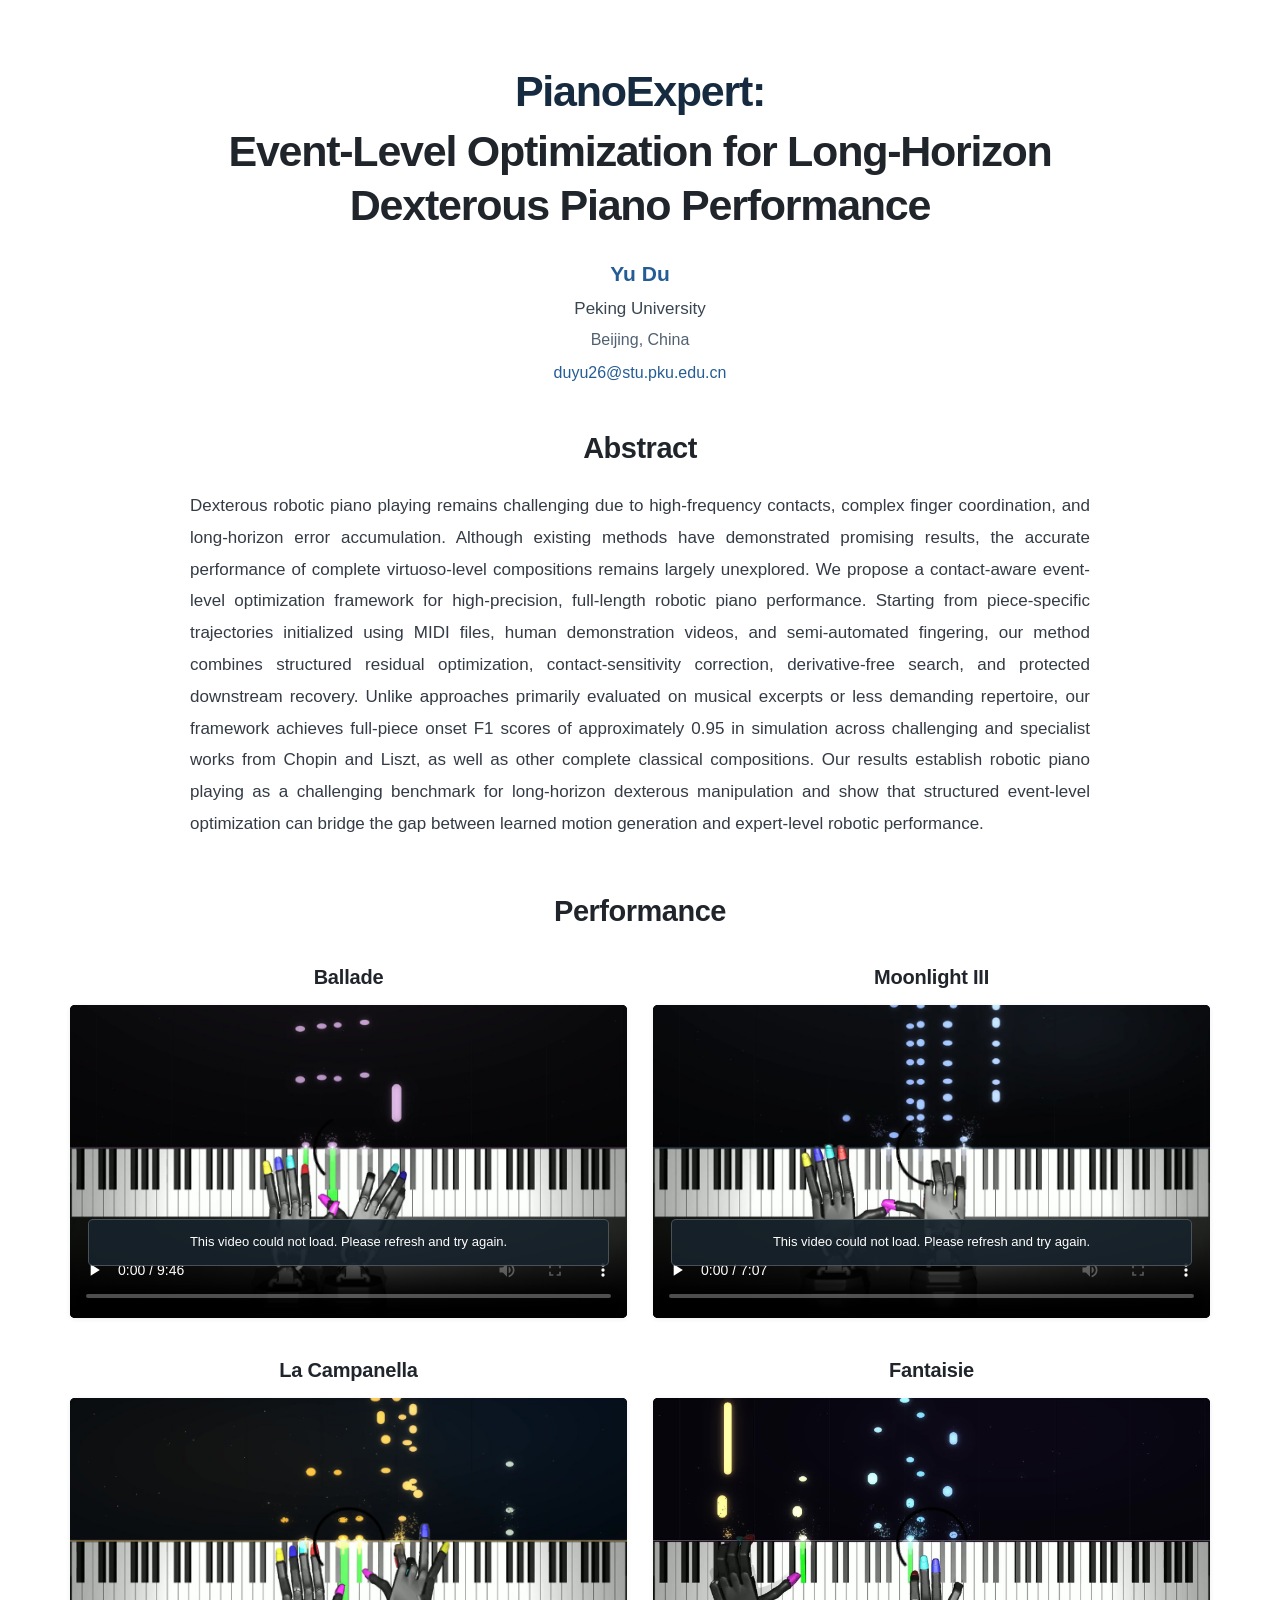
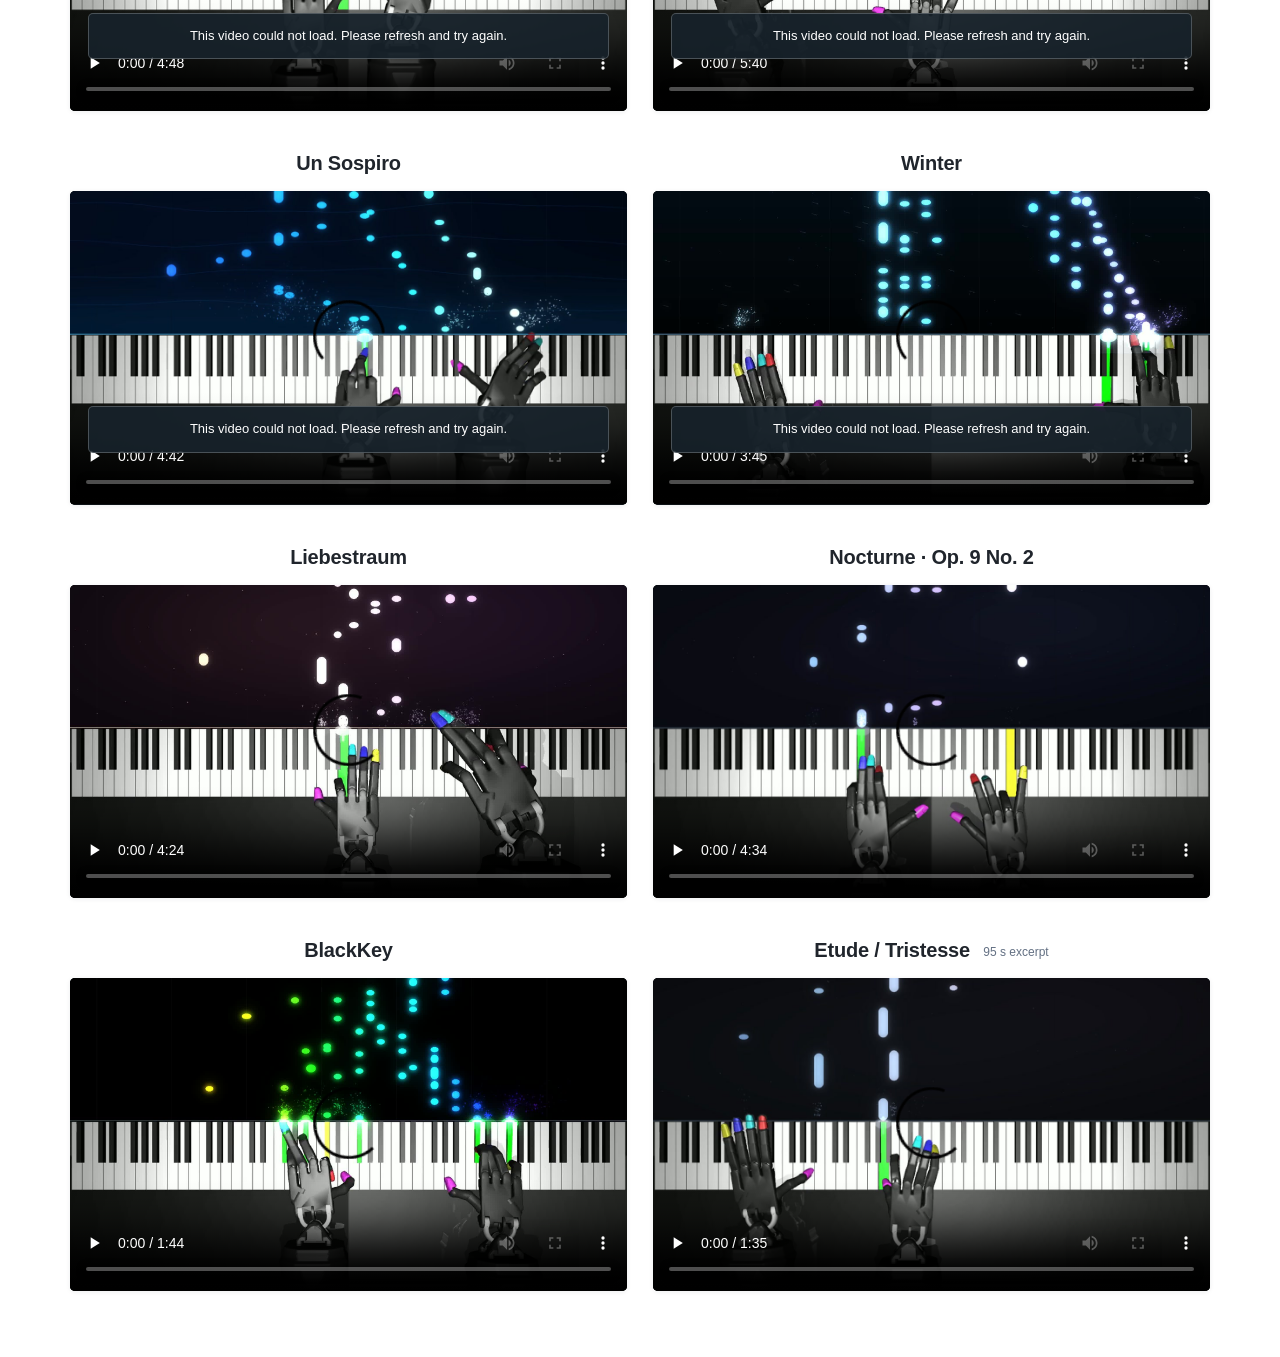
==== site/index.html @ dd60282e "Publish PianoExpert academic page and ten simulation performances" ====
<!doctype html>
<html lang="en">
<head>
  <meta charset="utf-8">
  <meta name="viewport" content="width=device-width, initial-scale=1">
  <meta name="description" content="PianoExpert by Yu Du, Peking University. Contact-aware event-level optimization for dexterous robotic piano performance, with ten simulation videos.">
  <meta name="theme-color" content="#ffffff">
  <title>PianoExpert: Event-Level Optimization for Long-Horizon Dexterous Piano Performance</title>
  <link rel="stylesheet" href="style.css">
  <script src="assets/hls.min.js" defer></script>
  <script src="player.js" defer></script>
  <script src="app.js" defer></script>
</head>
<body>
  <header class="page-header">
    <h1><span class="project-name">PianoExpert:</span> Event-Level Optimization for Long-Horizon<br class="title-break"> Dexterous Piano Performance</h1>
    <p class="author">Yu Du</p>
    <p class="affiliation">Peking University</p>
    <p class="location">Beijing, China</p>
    <p class="contact"><a href="mailto:duyu26@stu.pku.edu.cn">duyu26@stu.pku.edu.cn</a></p>
  </header>
  <main>
    <section class="abstract-section" aria-labelledby="abstract-title">
      <h2 id="abstract-title">Abstract</h2>
      <p class="abstract">Dexterous robotic piano playing remains challenging due to high-frequency contacts, complex finger coordination, and long-horizon error accumulation. Although existing methods have demonstrated promising results, the accurate performance of complete virtuoso-level compositions remains largely unexplored. We propose a contact-aware event-level optimization framework for high-precision, full-length robotic piano performance. Starting from piece-specific trajectories initialized using MIDI files, human demonstration videos, and semi-automated fingering, our method combines structured residual optimization, contact-sensitivity correction, derivative-free search, and protected downstream recovery. Unlike approaches primarily evaluated on musical excerpts or less demanding repertoire, our framework achieves full-piece onset F1 scores of approximately 0.95 in simulation across challenging and specialist works from Chopin and Liszt, as well as other complete classical compositions. Our results establish robotic piano playing as a challenging benchmark for long-horizon dexterous manipulation and show that structured event-level optimization can bridge the gap between learned motion generation and expert-level robotic performance.</p>
    </section>
    <section class="performance-section" aria-labelledby="performance-title">
      <h2 id="performance-title">Performance</h2>
      <div class="performance-grid">
        <article class="performance-item">
          <h3 id="title-ballade">Ballade</h3>
          <div class="video-wrap">
            <video id="video-ballade" data-piece="ballade" controls playsinline preload="metadata" poster="assets/ballade-frame.jpg" aria-labelledby="title-ballade" tabindex="0"></video>
            <p class="video-message" role="status" hidden>This video could not load. Please refresh and try again.</p>
          </div>
        </article>
        <article class="performance-item">
          <h3 id="title-moonlight">Moonlight III</h3>
          <div class="video-wrap">
            <video id="video-moonlight" data-piece="moonlight" controls playsinline preload="metadata" poster="assets/moonlight-frame.jpg" aria-labelledby="title-moonlight" tabindex="0"></video>
            <p class="video-message" role="status" hidden>This video could not load. Please refresh and try again.</p>
          </div>
        </article>
        <article class="performance-item">
          <h3 id="title-campanella">La Campanella</h3>
          <div class="video-wrap">
            <video id="video-campanella" data-piece="campanella" controls playsinline preload="metadata" poster="assets/campanella-frame.jpg" aria-labelledby="title-campanella" tabindex="0"></video>
            <p class="video-message" role="status" hidden>This video could not load. Please refresh and try again.</p>
          </div>
        </article>
        <article class="performance-item">
          <h3 id="title-fantaisie">Fantaisie</h3>
          <div class="video-wrap">
            <video id="video-fantaisie" data-piece="fantaisie" controls playsinline preload="metadata" poster="assets/fantaisie-frame.jpg" aria-labelledby="title-fantaisie" tabindex="0"></video>
            <p class="video-message" role="status" hidden>This video could not load. Please refresh and try again.</p>
          </div>
        </article>
        <article class="performance-item">
          <h3 id="title-unsospiro">Un Sospiro</h3>
          <div class="video-wrap">
            <video id="video-unsospiro" data-piece="unsospiro" controls playsinline preload="metadata" poster="assets/unsospiro-frame.jpg" aria-labelledby="title-unsospiro" tabindex="0"></video>
            <p class="video-message" role="status" hidden>This video could not load. Please refresh and try again.</p>
          </div>
        </article>
        <article class="performance-item">
          <h3 id="title-winter">Winter</h3>
          <div class="video-wrap">
            <video id="video-winter" data-piece="winter" controls playsinline preload="metadata" poster="assets/winter-frame.jpg" aria-labelledby="title-winter" tabindex="0"></video>
            <p class="video-message" role="status" hidden>This video could not load. Please refresh and try again.</p>
          </div>
        </article>
        <article class="performance-item">
          <h3 id="title-liebestraum">Liebestraum</h3>
          <div class="video-wrap">
            <video id="video-liebestraum" data-piece="liebestraum" controls playsinline preload="metadata" poster="assets/liebestraum-frame.jpg" aria-labelledby="title-liebestraum" tabindex="0"></video>
            <p class="video-message" role="status" hidden>This video could not load. Please refresh and try again.</p>
          </div>
        </article>
        <article class="performance-item">
          <h3 id="title-nocturne">Nocturne · Op. 9 No. 2</h3>
          <div class="video-wrap">
            <video id="video-nocturne" data-piece="nocturne" controls playsinline preload="metadata" poster="assets/nocturne-frame.jpg" aria-labelledby="title-nocturne" tabindex="0"></video>
            <p class="video-message" role="status" hidden>This video could not load. Please refresh and try again.</p>
          </div>
        </article>
        <article class="performance-item">
          <h3 id="title-blackkey">BlackKey</h3>
          <div class="video-wrap">
            <video id="video-blackkey" data-piece="blackkey" controls playsinline preload="metadata" poster="assets/blackkey-frame.jpg" aria-labelledby="title-blackkey" tabindex="0"></video>
            <p class="video-message" role="status" hidden>This video could not load. Please refresh and try again.</p>
          </div>
        </article>
        <article class="performance-item">
          <h3 id="title-etude">Etude / Tristesse <span class="excerpt">95 s excerpt</span></h3>
          <div class="video-wrap">
            <video id="video-etude" data-piece="etude" controls playsinline preload="metadata" poster="assets/etude-frame.jpg" aria-labelledby="title-etude" tabindex="0"></video>
            <p class="video-message" role="status" hidden>This video could not load. Please refresh and try again.</p>
          </div>
        </article>
      </div>
    </section>
  </main>
</body>
</html>
---- site/style.css ----
@charset "UTF-8";
:root{color-scheme:light;--ink:#20252c;--muted:#637083;--link:#245d95;--line:#e4e8ed;--font:Arial,"Helvetica Neue","Segoe UI",sans-serif}
*{box-sizing:border-box}
html{scroll-behavior:smooth}
body{margin:0;background:#fff;color:var(--ink);font:17px/1.8 var(--font);-webkit-font-smoothing:antialiased}
h1,h2,h3,p{margin:0}
button,video{font:inherit}
a{color:var(--link);text-decoration:none}
a:focus-visible,video:focus-visible{outline:3px solid #3a80b9;outline-offset:5px}
.page-header{max-width:1100px;margin:0 auto;padding:65px 30px 43px;text-align:center}
h1{font-size:clamp(28px,3.6vw,43px);line-height:1.24;font-weight:700;letter-spacing:-1.25px;text-wrap:balance}
.project-name{display:block;margin-bottom:7px;color:#172b40}
.author{margin-top:25px;font-size:21px;line-height:1.6;color:var(--link);font-weight:600}
.affiliation{font-size:17px;color:#394652;margin-top:3px}
.location{font-size:16px;line-height:1.65;color:#526171;margin-top:3px}
.contact{font-size:16px;line-height:1.65;margin-top:6px}
.contact a:hover{text-decoration:underline;text-underline-offset:3px}
.abstract-section{width:min(900px,calc(100% - 60px));margin:0 auto;padding:0 0 52px}
h2{text-align:center;font-size:29px;line-height:1.35;letter-spacing:-.5px;font-weight:700}
.abstract{margin-top:22px;text-align:justify;line-height:1.87;font-size:17px;color:#343b45}
.performance-section{width:min(1140px,calc(100% - 60px));margin:0 auto;padding:0 0 66px}
.performance-section>h2{margin-bottom:31px}
.performance-grid{display:grid;grid-template-columns:repeat(2,minmax(0,1fr));gap:37px 26px}
.performance-item{min-width:0}
.performance-item h3{text-align:center;font-size:20px;line-height:1.5;font-weight:600;margin-bottom:13px;letter-spacing:-.2px}
.excerpt{font-size:12px;font-weight:500;color:var(--muted);display:inline-block;margin-left:8px;vertical-align:middle;letter-spacing:0}
.video-wrap{position:relative;aspect-ratio:16/9;overflow:hidden;border-radius:5px;background:#0d1216;box-shadow:0 1px 5px #15243814}
video{display:block;width:100%;height:100%;object-fit:contain;background:#0d1216}
.video-message{position:absolute;inset:auto 18px 52px;margin:0;padding:12px 15px;color:#fff;background:#17222bea;border:1px solid #ffffff39;border-radius:5px;text-align:center;font-size:13px;line-height:1.6}
[hidden]{display:none!important}
.player-page{height:100vh;height:100dvh;width:100vw;overflow:hidden;background:#0d1216}
.player-page .video-wrap{width:100%;height:100%;aspect-ratio:auto;border:0;border-radius:0;box-shadow:none}
.player-page .video-message{max-width:560px;margin-inline:auto}
@media(min-width:1450px){.page-header{padding-top:76px}}
@media(max-width:760px){body{font-size:16px}.page-header{padding:42px 22px 35px}h1{font-size:31px;line-height:1.27;letter-spacing:-.85px}.project-name{margin-bottom:8px}.author{font-size:20px;margin-top:23px}.affiliation{font-size:15px}.abstract-section{width:calc(100% - 40px);padding-bottom:39px}h2{font-size:26px}.abstract{font-size:15px;line-height:1.88;margin-top:19px;text-align:left}.performance-section{width:calc(100% - 32px);padding-bottom:42px}.performance-section>h2{margin-bottom:25px}.performance-grid{grid-template-columns:1fr;gap:29px}.performance-item h3{font-size:19px;margin-bottom:11px}.excerpt{font-size:11px;margin-left:6px}.video-wrap{border-radius:4px}.video-message{font-size:12px;inset:auto 12px 48px;padding:10px 12px}}
@media(prefers-reduced-motion:reduce){html{scroll-behavior:auto}}
@media(max-width:760px){.title-break{display:none}.location,.contact{font-size:14px}}
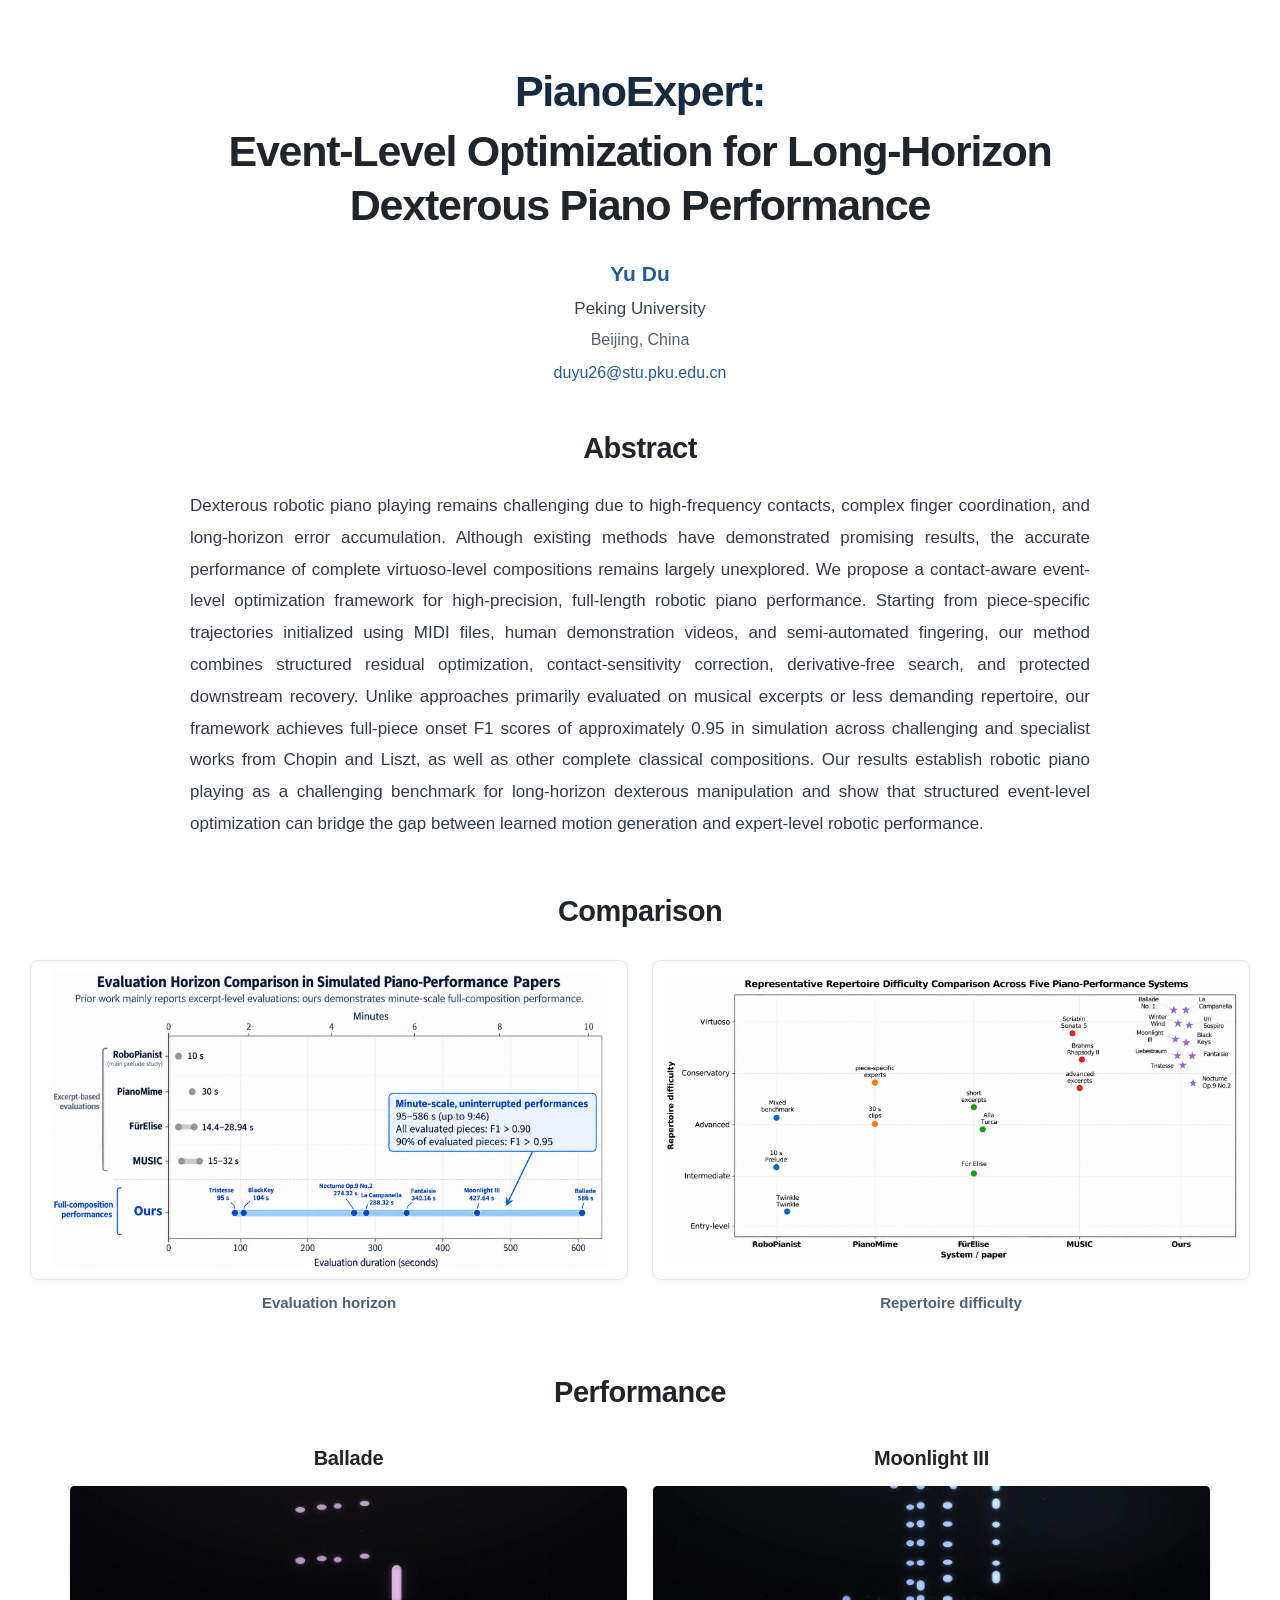
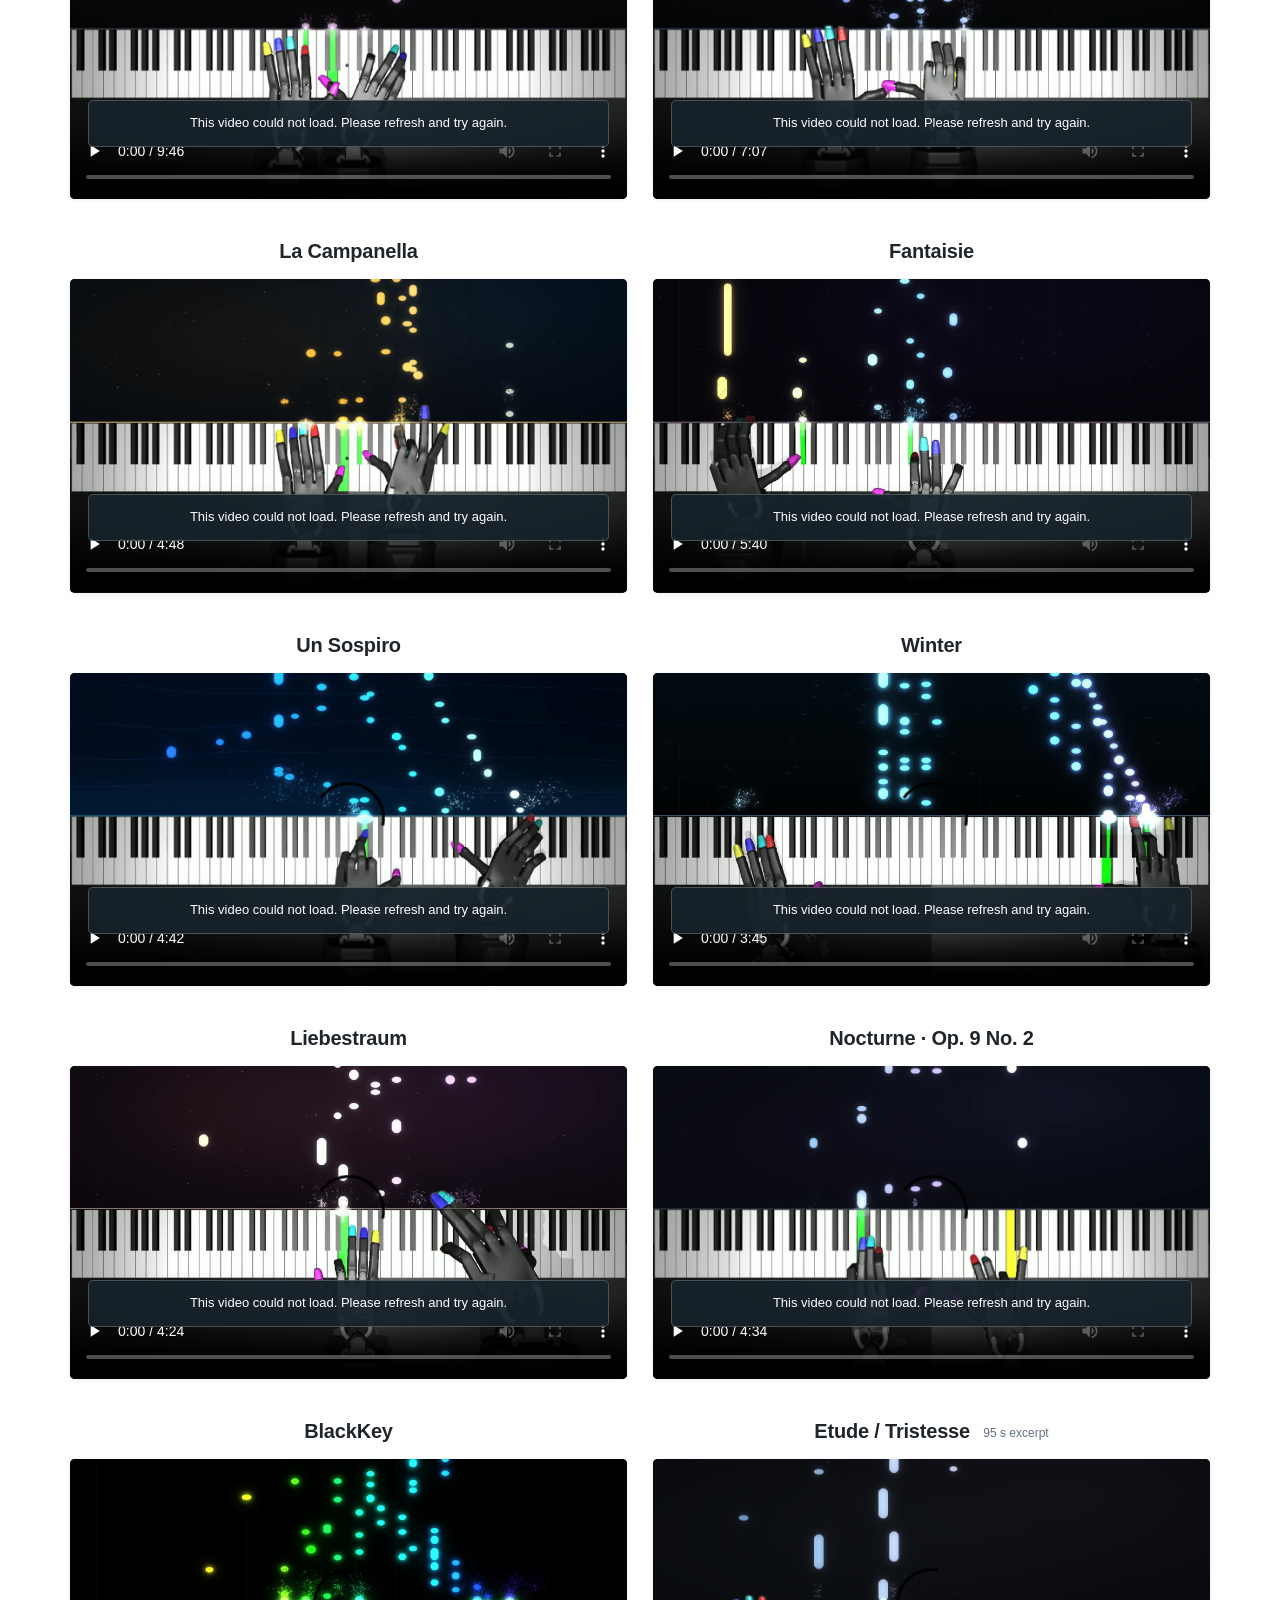
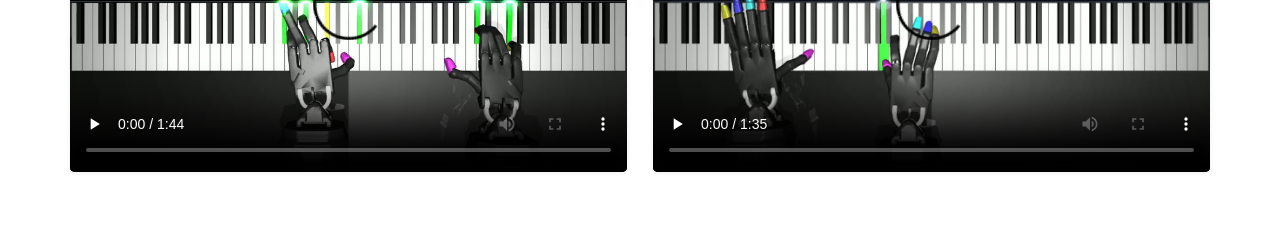
==== commit a9e4cf36: "Add side-by-side evaluation and repertoire comparison figures" ====
--- a/site/index.html
+++ b/site/index.html
@@ -23,6 +23,23 @@
     <section class="abstract-section" aria-labelledby="abstract-title">
       <h2 id="abstract-title">Abstract</h2>
       <p class="abstract">Dexterous robotic piano playing remains challenging due to high-frequency contacts, complex finger coordination, and long-horizon error accumulation. Although existing methods have demonstrated promising results, the accurate performance of complete virtuoso-level compositions remains largely unexplored. We propose a contact-aware event-level optimization framework for high-precision, full-length robotic piano performance. Starting from piece-specific trajectories initialized using MIDI files, human demonstration videos, and semi-automated fingering, our method combines structured residual optimization, contact-sensitivity correction, derivative-free search, and protected downstream recovery. Unlike approaches primarily evaluated on musical excerpts or less demanding repertoire, our framework achieves full-piece onset F1 scores of approximately 0.95 in simulation across challenging and specialist works from Chopin and Liszt, as well as other complete classical compositions. Our results establish robotic piano playing as a challenging benchmark for long-horizon dexterous manipulation and show that structured event-level optimization can bridge the gap between learned motion generation and expert-level robotic performance.</p>
+    </section>
+    <section id="comparison" class="comparison-section" aria-labelledby="comparison-title">
+      <h2 id="comparison-title">Comparison</h2>
+      <div class="comparison-grid">
+        <figure class="comparison-figure">
+          <a class="comparison-image" href="assets/comparison-evaluation-horizon.png" target="_blank" rel="noopener" aria-label="Open the evaluation horizon comparison at full resolution">
+            <img src="assets/comparison-evaluation-horizon.png" width="1672" height="896" alt="Evaluation horizon comparison across RoboPianist, PianoMime, FürElise, MUSIC, and PianoExpert." loading="lazy" decoding="async">
+          </a>
+          <figcaption>Evaluation horizon</figcaption>
+        </figure>
+        <figure class="comparison-figure">
+          <a class="comparison-image" href="assets/comparison-repertoire-difficulty.png" target="_blank" rel="noopener" aria-label="Open the repertoire difficulty comparison at full resolution">
+            <img src="assets/comparison-repertoire-difficulty.png" width="1774" height="887" alt="Representative repertoire difficulty comparison across five piano-performance systems." loading="lazy" decoding="async">
+          </a>
+          <figcaption>Repertoire difficulty</figcaption>
+        </figure>
+      </div>
     </section>
     <section class="performance-section" aria-labelledby="performance-title">
       <h2 id="performance-title">Performance</h2>
--- a/site/style.css
+++ b/site/style.css
@@ -35,3 +35,12 @@
 @media(max-width:760px){body{font-size:16px}.page-header{padding:42px 22px 35px}h1{font-size:31px;line-height:1.27;letter-spacing:-.85px}.project-name{margin-bottom:8px}.author{font-size:20px;margin-top:23px}.affiliation{font-size:15px}.abstract-section{width:calc(100% - 40px);padding-bottom:39px}h2{font-size:26px}.abstract{font-size:15px;line-height:1.88;margin-top:19px;text-align:left}.performance-section{width:calc(100% - 32px);padding-bottom:42px}.performance-section>h2{margin-bottom:25px}.performance-grid{grid-template-columns:1fr;gap:29px}.performance-item h3{font-size:19px;margin-bottom:11px}.excerpt{font-size:11px;margin-left:6px}.video-wrap{border-radius:4px}.video-message{font-size:12px;inset:auto 12px 48px;padding:10px 12px}}
 @media(prefers-reduced-motion:reduce){html{scroll-behavior:auto}}
 @media(max-width:760px){.title-break{display:none}.location,.contact{font-size:14px}}
+.comparison-section{width:min(1440px,calc(100% - 60px));margin:0 auto;padding:0 0 58px;scroll-margin-top:28px}
+.comparison-section>h2{margin-bottom:29px}
+.comparison-grid{display:grid;grid-template-columns:repeat(2,minmax(0,1fr));gap:24px;align-items:start}
+.comparison-figure{margin:0;min-width:0}
+.comparison-image{display:flex;align-items:center;aspect-ratio:1672/896;padding:10px;border:1px solid var(--line);border-radius:8px;background:#fff;cursor:zoom-in;box-shadow:0 2px 9px #15243808}
+.comparison-image:hover{border-color:#c3d2e2;box-shadow:0 3px 13px #15243810}
+.comparison-image img{display:block;width:100%;height:auto;max-height:100%;object-fit:contain}
+.comparison-figure figcaption{text-align:center;margin-top:12px;font-size:15px;font-weight:600;line-height:1.5;color:#526171}
+@media(max-width:560px){.comparison-section{width:calc(100% - 32px);padding-bottom:42px}.comparison-section>h2{margin-bottom:24px}.comparison-grid{grid-template-columns:1fr;gap:25px}.comparison-image{padding:7px;border-radius:6px}.comparison-figure figcaption{margin-top:10px;font-size:14px}}
